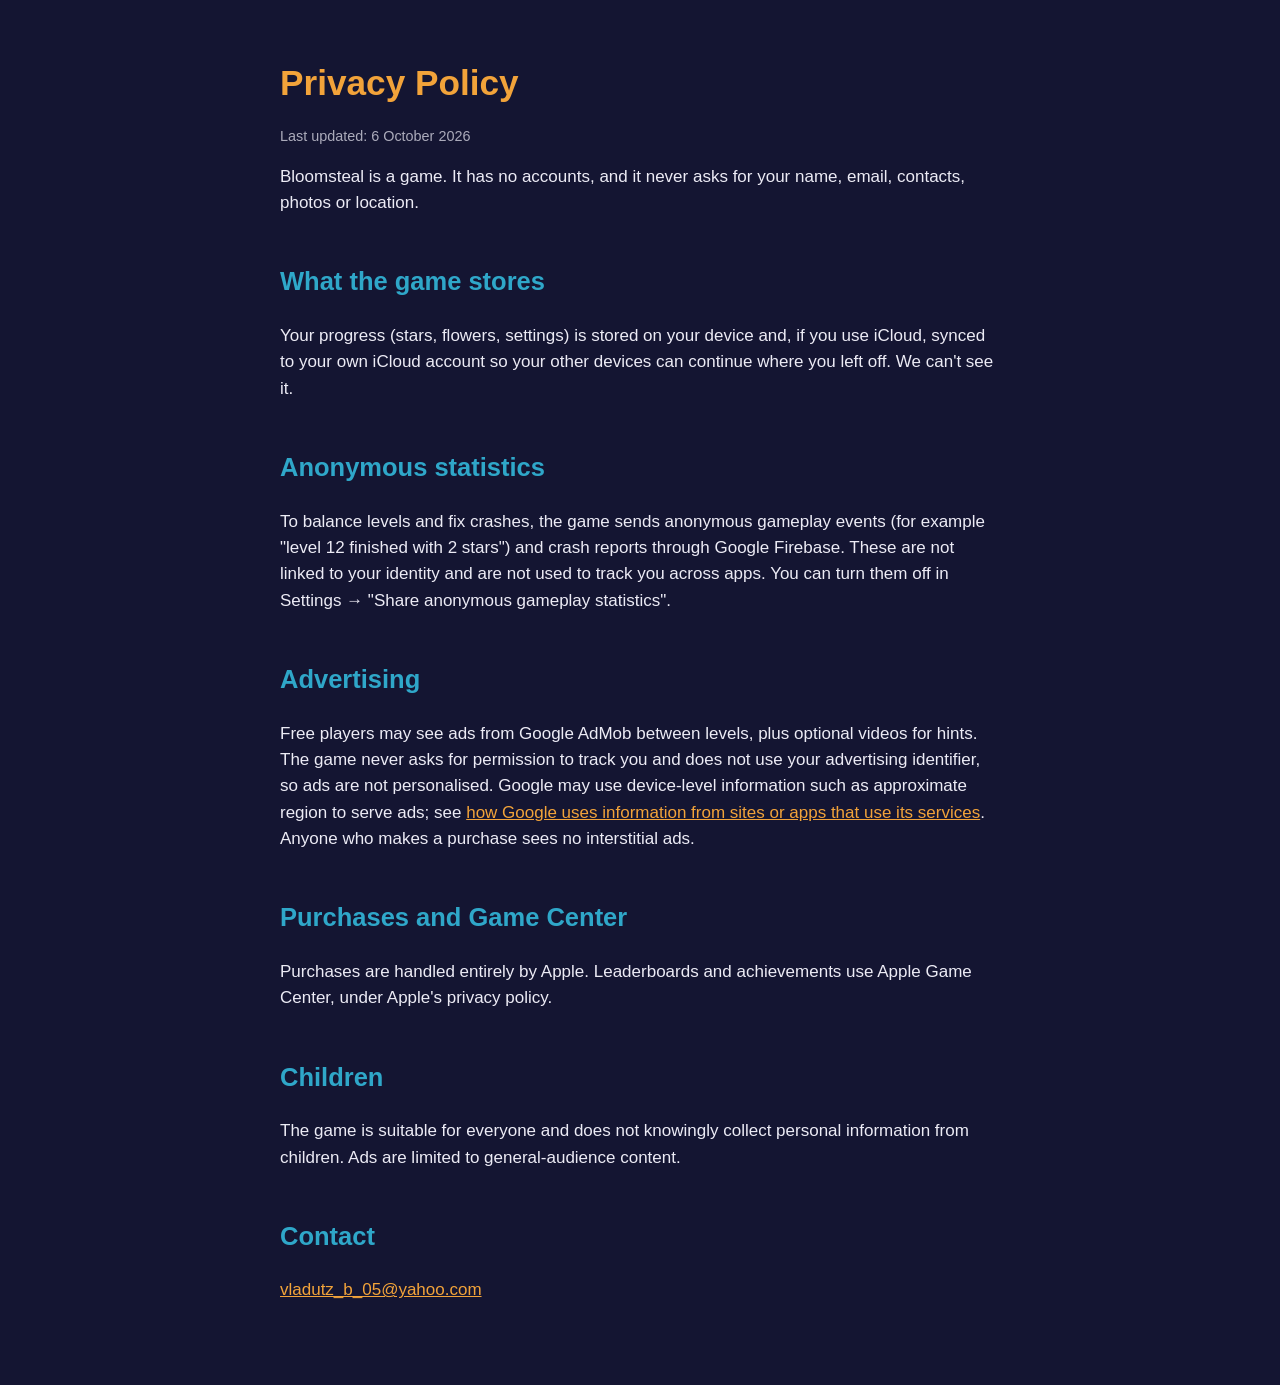
==== privacy.html @ 0c1f1010 "Publish site" ====
<!doctype html><html lang="en"><head><meta charset="utf-8"><meta name="viewport" content="width=device-width,initial-scale=1">
<title>Bloomsteal Privacy Policy</title><link rel="stylesheet" href="style.css"></head><body><main>
<h1>Privacy Policy</h1><p class="small">Last updated: 6 October 2026</p>
<p>Bloomsteal is a game. It has no accounts, and it never asks for your name, email, contacts, photos or location.</p>
<h2>What the game stores</h2><p>Your progress (stars, flowers, settings) is stored on your device and, if you use iCloud, synced to your own iCloud account so your other devices can continue where you left off. We can't see it.</p>
<h2>Anonymous statistics</h2><p>To balance levels and fix crashes, the game sends anonymous gameplay events (for example "level 12 finished with 2 stars") and crash reports through Google Firebase. These are not linked to your identity and are not used to track you across apps. You can turn them off in Settings → "Share anonymous gameplay statistics".</p>
<h2>Advertising</h2><p>Free players may see ads from Google AdMob between levels, plus optional videos for hints. The game never asks for permission to track you and does not use your advertising identifier, so ads are not personalised. Google may use device-level information such as approximate region to serve ads; see <a href="https://policies.google.com/technologies/partner-sites">how Google uses information from sites or apps that use its services</a>. Anyone who makes a purchase sees no interstitial ads.</p>
<h2>Purchases and Game Center</h2><p>Purchases are handled entirely by Apple. Leaderboards and achievements use Apple Game Center, under Apple's privacy policy.</p>
<h2>Children</h2><p>The game is suitable for everyone and does not knowingly collect personal information from children. Ads are limited to general-audience content.</p>
<h2>Contact</h2><p><a href="mailto:vladutz_b_05@yahoo.com">vladutz_b_05@yahoo.com</a></p>
</main></body></html>
---- style.css ----
:root { color-scheme: dark; --bg: #141532; --amber: #f2a33a; --teal: #2fa7c9; --ink: #ecebf5; }
body { margin: 0; font: 17px/1.55 -apple-system, BlinkMacSystemFont, "Segoe UI", sans-serif; background: var(--bg); color: var(--ink); }
main { max-width: 720px; margin: 0 auto; padding: 32px 20px 64px; }
h1 { color: var(--amber); font-size: 2.2rem; margin-bottom: .2em; }
h2 { color: var(--teal); margin-top: 1.8em; }
a { color: var(--amber); }
.small { opacity: .7; font-size: .9rem; }
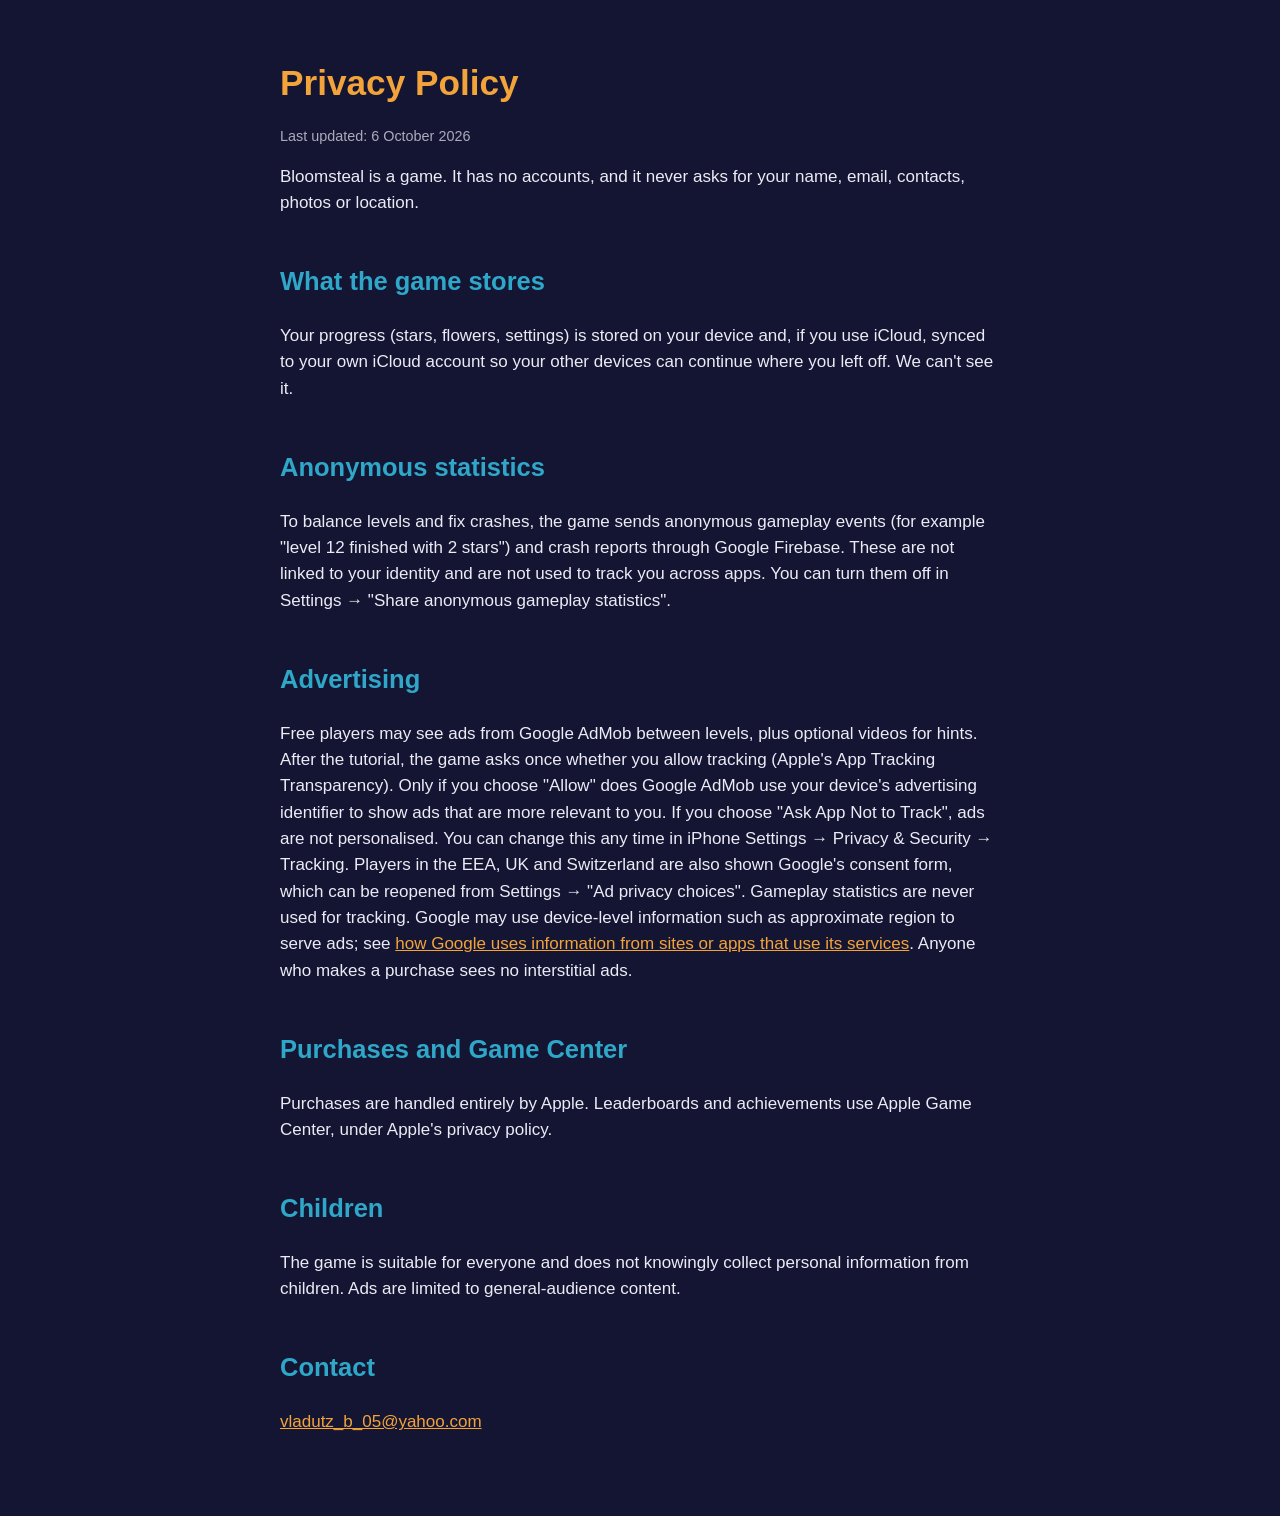
==== commit 2142bffb: "Publish site" ====
--- a/privacy.html
+++ b/privacy.html
@@ -4,7 +4,7 @@
 <p>Bloomsteal is a game. It has no accounts, and it never asks for your name, email, contacts, photos or location.</p>
 <h2>What the game stores</h2><p>Your progress (stars, flowers, settings) is stored on your device and, if you use iCloud, synced to your own iCloud account so your other devices can continue where you left off. We can't see it.</p>
 <h2>Anonymous statistics</h2><p>To balance levels and fix crashes, the game sends anonymous gameplay events (for example "level 12 finished with 2 stars") and crash reports through Google Firebase. These are not linked to your identity and are not used to track you across apps. You can turn them off in Settings → "Share anonymous gameplay statistics".</p>
-<h2>Advertising</h2><p>Free players may see ads from Google AdMob between levels, plus optional videos for hints. The game never asks for permission to track you and does not use your advertising identifier, so ads are not personalised. Google may use device-level information such as approximate region to serve ads; see <a href="https://policies.google.com/technologies/partner-sites">how Google uses information from sites or apps that use its services</a>. Anyone who makes a purchase sees no interstitial ads.</p>
+<h2>Advertising</h2><p>Free players may see ads from Google AdMob between levels, plus optional videos for hints. After the tutorial, the game asks once whether you allow tracking (Apple's App Tracking Transparency). Only if you choose "Allow" does Google AdMob use your device's advertising identifier to show ads that are more relevant to you. If you choose "Ask App Not to Track", ads are not personalised. You can change this any time in iPhone Settings → Privacy &amp; Security → Tracking. Players in the EEA, UK and Switzerland are also shown Google's consent form, which can be reopened from Settings → "Ad privacy choices". Gameplay statistics are never used for tracking. Google may use device-level information such as approximate region to serve ads; see <a href="https://policies.google.com/technologies/partner-sites">how Google uses information from sites or apps that use its services</a>. Anyone who makes a purchase sees no interstitial ads.</p>
 <h2>Purchases and Game Center</h2><p>Purchases are handled entirely by Apple. Leaderboards and achievements use Apple Game Center, under Apple's privacy policy.</p>
 <h2>Children</h2><p>The game is suitable for everyone and does not knowingly collect personal information from children. Ads are limited to general-audience content.</p>
 <h2>Contact</h2><p><a href="mailto:vladutz_b_05@yahoo.com">vladutz_b_05@yahoo.com</a></p>
